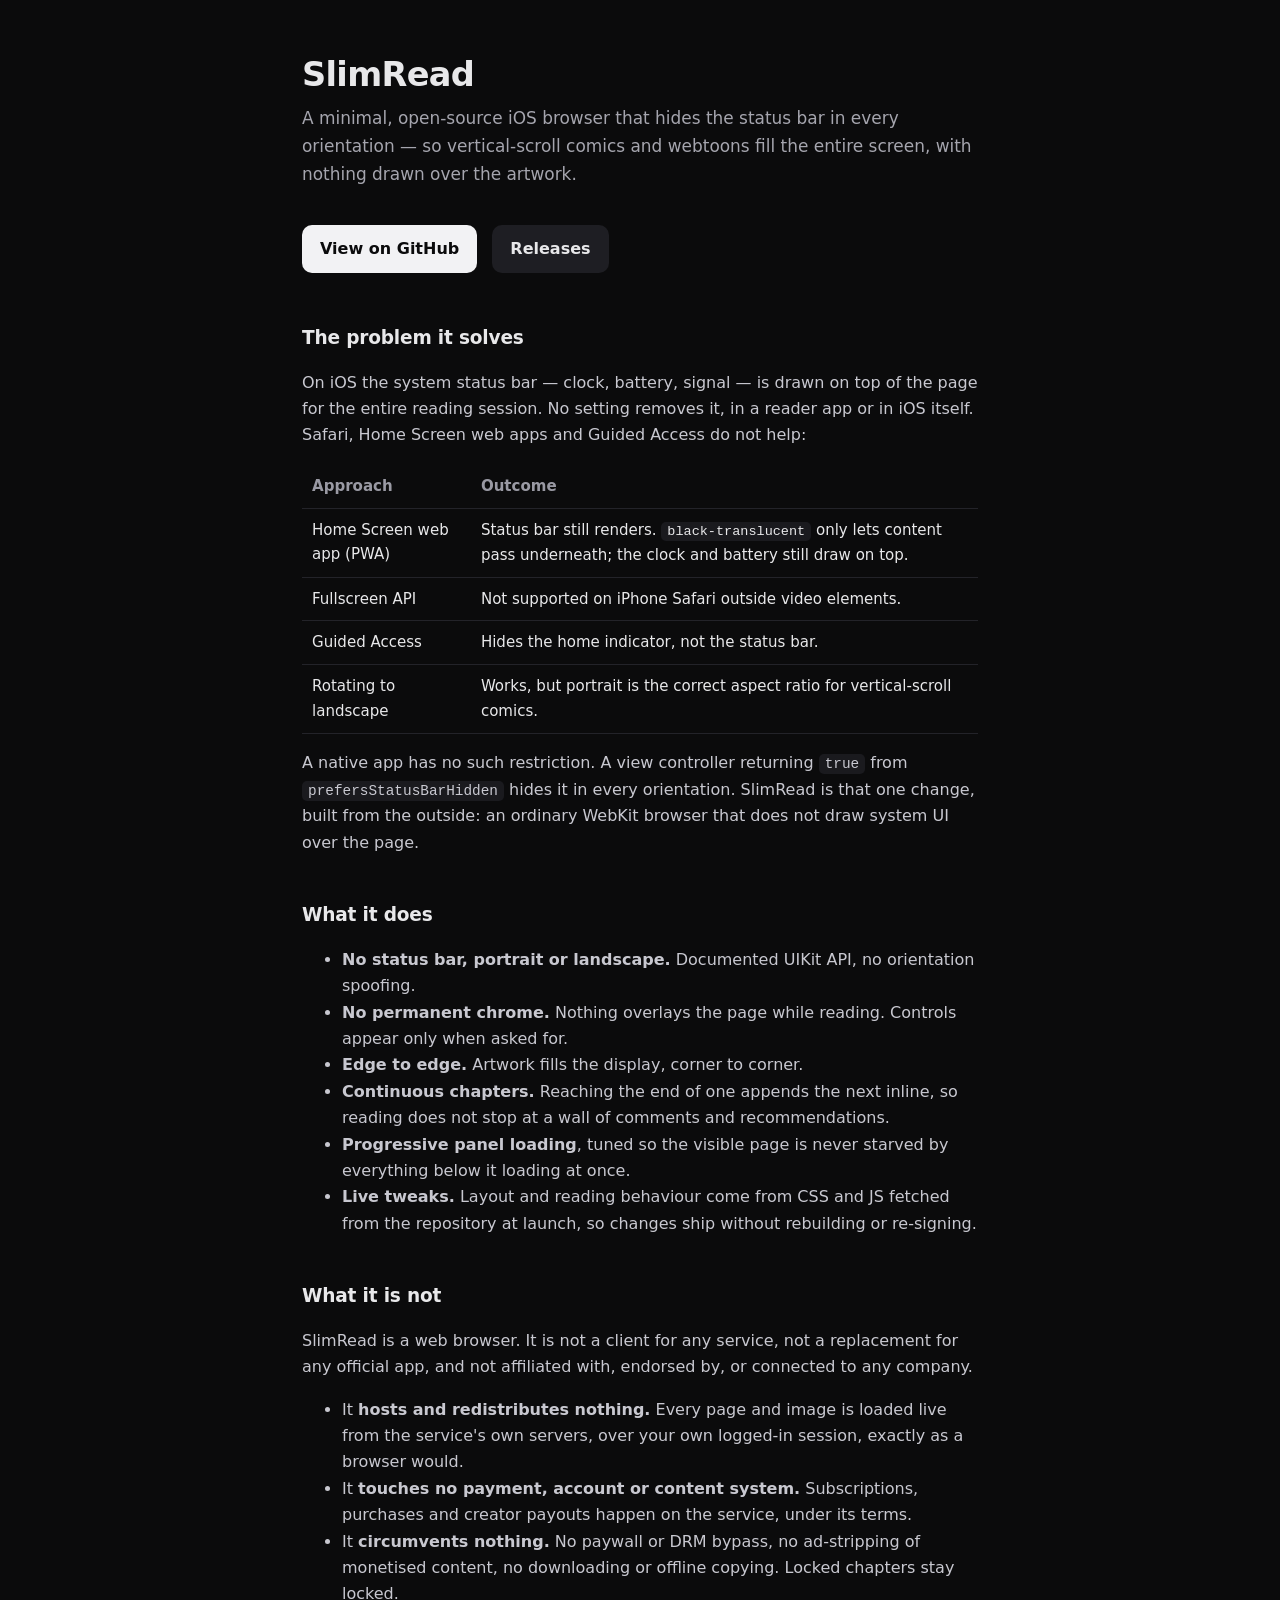
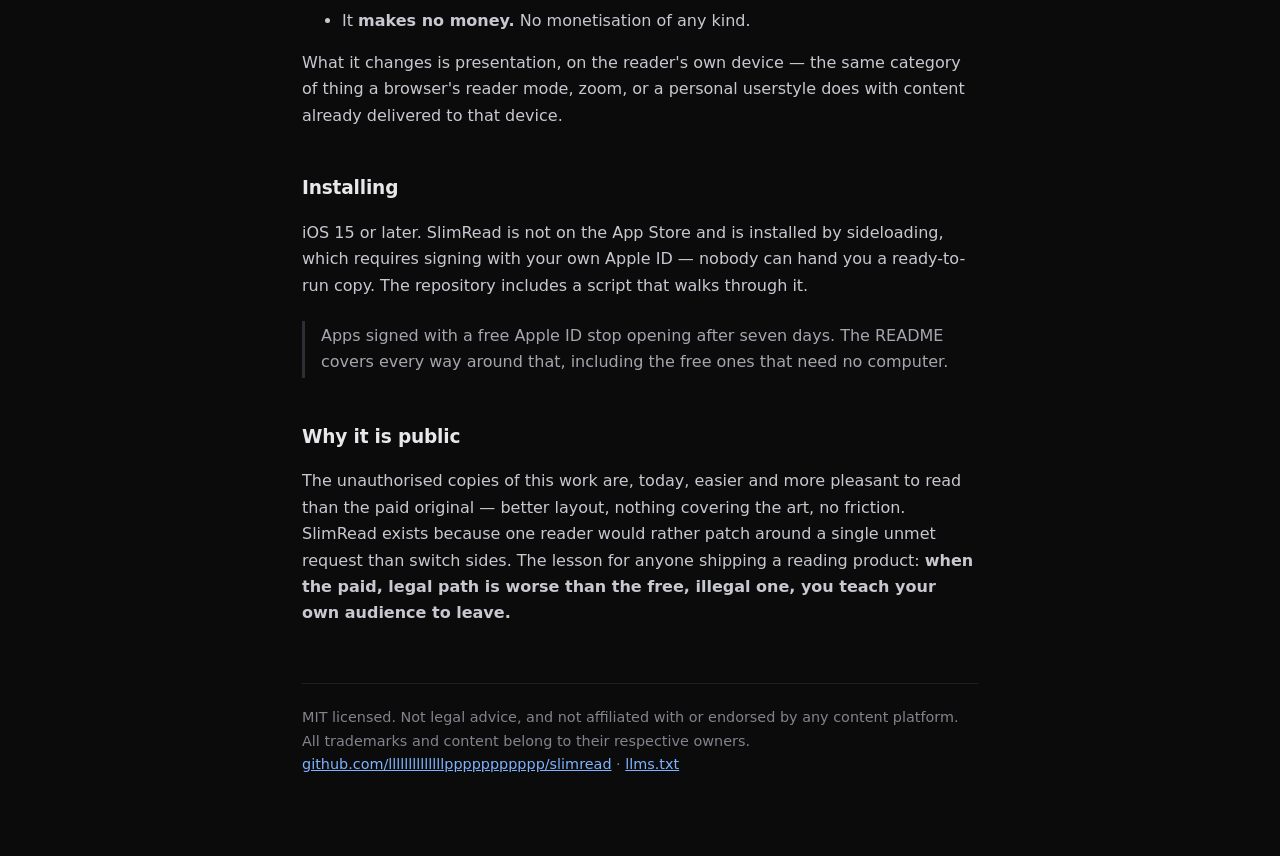
==== docs/index.html @ 7cb5444c "Make the project findable by search engines and AI crawlers A repository has no <title>, no meta des" ====
<!doctype html>
<!-- ===========================================================================
     SlimRead landing page - served by GitHub Pages from /docs on main.

     Why this file exists when there is already a README: a README is rendered
     inside github.com's own page, so it cannot set a <title>, a meta
     description, Open Graph cards, or structured data. Search engines and AI
     crawlers read those, and a repository has none of them. This page carries
     them. The content deliberately mirrors the README rather than adding to it -
     if the two ever disagree, the README is the source of truth.

     To publish: Settings -> Pages -> Deploy from a branch -> main -> /docs.
     =========================================================================== -->
<html lang="en">
<head>
<meta charset="utf-8">
<meta name="viewport" content="width=device-width, initial-scale=1">

<!-- The search-result snippet. Title and description are what a person actually
     reads in a results list, so they lead with the problem ("no status bar",
     "full screen") rather than the project name, which nobody searches for. -->
<title>SlimRead — full-screen iOS browser for vertical-scroll comics, no status bar</title>
<meta name="description" content="A minimal open-source iOS browser that hides the status bar in every orientation, so vertical-scroll comics and webtoons fill the whole screen. Sideloaded, MIT licensed, hosts no content.">

<link rel="canonical" href="https://llllllllllllllppppppppppp.github.io/slimread/">

<!-- Link previews in Discord, Slack, iMessage, Reddit and X. Without these a
     shared link renders as a bare URL. -->
<meta property="og:type" content="website">
<meta property="og:title" content="SlimRead — full-screen iOS browser for vertical-scroll comics">
<meta property="og:description" content="Hides the iOS status bar while reading, so the artwork is not covered. Open source, MIT, sideloaded. A browser, not a client.">
<meta property="og:url" content="https://llllllllllllllppppppppppp.github.io/slimread/">
<meta name="twitter:card" content="summary_large_image">
<meta name="twitter:title" content="SlimRead — full-screen iOS browser for vertical-scroll comics">
<meta name="twitter:description" content="Hides the iOS status bar while reading, so the artwork is not covered. Open source, MIT, sideloaded.">

<!-- Structured data. Lets a crawler read the licence, platform, price and
     repository as fields instead of inferring them from prose. -->
<script type="application/ld+json">
{
  "@context": "https://schema.org",
  "@type": "SoftwareApplication",
  "name": "SlimRead",
  "applicationCategory": "UtilitiesApplication",
  "operatingSystem": "iOS 15.0 or later",
  "url": "https://llllllllllllllppppppppppp.github.io/slimread/",
  "codeRepository": "https://github.com/llllllllllllllppppppppppp/slimread",
  "programmingLanguage": ["Swift", "JavaScript"],
  "license": "https://opensource.org/licenses/MIT",
  "isAccessibleForFree": true,
  "offers": { "@type": "Offer", "price": "0", "priceCurrency": "USD" },
  "description": "An open-source iOS browser that hides the system status bar in every orientation, built for reading vertical-scroll comics and webtoons without system UI covering the artwork. It hosts no content and circumvents no access controls."
}
</script>

<!-- Styles are inline and self-contained on purpose: no build step, no CDN, no
     font fetch, so the page cannot break from something outside the repository.
     Dark by default because it is a page about reading comics in the dark. -->
<style>
  :root { color-scheme: dark; }
  * { box-sizing: border-box; }
  body { margin: 0; background: #0b0b0c; color: #e8e8ea;
         font: 16px/1.65 -apple-system, BlinkMacSystemFont, "Segoe UI", system-ui, sans-serif; }
  .wrap { max-width: 720px; margin: 0 auto; padding: 56px 22px 80px; }
  h1 { font-size: 2.1rem; line-height: 1.15; margin: 0 0 10px; letter-spacing: -0.02em; }
  .tag { color: #a5a5ae; font-size: 1.06rem; margin: 0 0 30px; }
  h2 { font-size: 1.16rem; margin: 44px 0 12px; letter-spacing: -0.01em; }
  h3 { font-size: 1rem; margin: 26px 0 8px; color: #cfcfd6; }
  p, li { color: #c8c8d0; }
  a { color: #7fb2ff; }
  code { background: #1a1a1e; padding: 2px 6px; border-radius: 5px; font-size: 0.9em; }
  .cta { display: inline-block; margin: 6px 10px 6px 0; padding: 11px 18px; border-radius: 10px;
         background: #f2f2f4; color: #0b0b0c; font-weight: 600; text-decoration: none; }
  .cta.secondary { background: #1e1e23; color: #e8e8ea; }
  table { border-collapse: collapse; width: 100%; margin: 14px 0; font-size: 0.94rem; }
  th, td { text-align: left; padding: 9px 10px; border-bottom: 1px solid #232329; vertical-align: top; }
  th { color: #9a9aa4; font-weight: 600; }
  .note { border-left: 3px solid #2e2e36; padding: 2px 0 2px 16px; color: #a5a5ae; margin: 22px 0; }
  footer { margin-top: 56px; padding-top: 22px; border-top: 1px solid #1e1e23; color: #83838d; font-size: 0.9rem; }
</style>
</head>
<body>
<div class="wrap">

<h1>SlimRead</h1>
<p class="tag">A minimal, open-source iOS browser that hides the status bar in every orientation
— so vertical-scroll comics and webtoons fill the entire screen, with nothing drawn over the
artwork.</p>

<p>
  <a class="cta" href="https://github.com/llllllllllllllppppppppppp/slimread">View on GitHub</a>
  <a class="cta secondary" href="https://github.com/llllllllllllllppppppppppp/slimread/releases">Releases</a>
</p>

<h2>The problem it solves</h2>
<p>On iOS the system status bar — clock, battery, signal — is drawn on top of the page for the
entire reading session. No setting removes it, in a reader app or in iOS itself. Safari, Home
Screen web apps and Guided Access do not help:</p>

<table>
  <tr><th>Approach</th><th>Outcome</th></tr>
  <tr><td>Home Screen web app (PWA)</td><td>Status bar still renders. <code>black-translucent</code> only lets content pass underneath; the clock and battery still draw on top.</td></tr>
  <tr><td>Fullscreen API</td><td>Not supported on iPhone Safari outside video elements.</td></tr>
  <tr><td>Guided Access</td><td>Hides the home indicator, not the status bar.</td></tr>
  <tr><td>Rotating to landscape</td><td>Works, but portrait is the correct aspect ratio for vertical-scroll comics.</td></tr>
</table>

<p>A native app has no such restriction. A view controller returning <code>true</code> from
<code>prefersStatusBarHidden</code> hides it in every orientation. SlimRead is that one change,
built from the outside: an ordinary WebKit browser that does not draw system UI over the page.</p>

<h2>What it does</h2>
<ul>
  <li><strong>No status bar, portrait or landscape.</strong> Documented UIKit API, no orientation spoofing.</li>
  <li><strong>No permanent chrome.</strong> Nothing overlays the page while reading. Controls appear only when asked for.</li>
  <li><strong>Edge to edge.</strong> Artwork fills the display, corner to corner.</li>
  <li><strong>Continuous chapters.</strong> Reaching the end of one appends the next inline, so reading does not stop at a wall of comments and recommendations.</li>
  <li><strong>Progressive panel loading</strong>, tuned so the visible page is never starved by everything below it loading at once.</li>
  <li><strong>Live tweaks.</strong> Layout and reading behaviour come from CSS and JS fetched from the repository at launch, so changes ship without rebuilding or re-signing.</li>
</ul>

<h2>What it is not</h2>
<p>SlimRead is a web browser. It is not a client for any service, not a replacement for any
official app, and not affiliated with, endorsed by, or connected to any company.</p>
<ul>
  <li>It <strong>hosts and redistributes nothing.</strong> Every page and image is loaded live from the service's own servers, over your own logged-in session, exactly as a browser would.</li>
  <li>It <strong>touches no payment, account or content system.</strong> Subscriptions, purchases and creator payouts happen on the service, under its terms.</li>
  <li>It <strong>circumvents nothing.</strong> No paywall or DRM bypass, no ad-stripping of monetised content, no downloading or offline copying. Locked chapters stay locked.</li>
  <li>It <strong>makes no money.</strong> No monetisation of any kind.</li>
</ul>
<p>What it changes is presentation, on the reader's own device — the same category of thing a
browser's reader mode, zoom, or a personal userstyle does with content already delivered to
that device.</p>

<h2>Installing</h2>
<p>iOS 15 or later. SlimRead is not on the App Store and is installed by sideloading, which
requires signing with your own Apple ID — nobody can hand you a ready-to-run copy. The
repository includes a script that walks through it.</p>
<p class="note">Apps signed with a free Apple ID stop opening after seven days. The README
covers every way around that, including the free ones that need no computer.</p>

<h2>Why it is public</h2>
<p>The unauthorised copies of this work are, today, easier and more pleasant to read than the
paid original — better layout, nothing covering the art, no friction. SlimRead exists because
one reader would rather patch around a single unmet request than switch sides. The lesson for
anyone shipping a reading product: <strong>when the paid, legal path is worse than the free,
illegal one, you teach your own audience to leave.</strong></p>

<footer>
  MIT licensed. Not legal advice, and not affiliated with or endorsed by any content platform.
  All trademarks and content belong to their respective owners.
  <br><a href="https://github.com/llllllllllllllppppppppppp/slimread">github.com/llllllllllllllppppppppppp/slimread</a>
  &middot; <a href="llms.txt">llms.txt</a>
</footer>

</div>
</body>
</html>
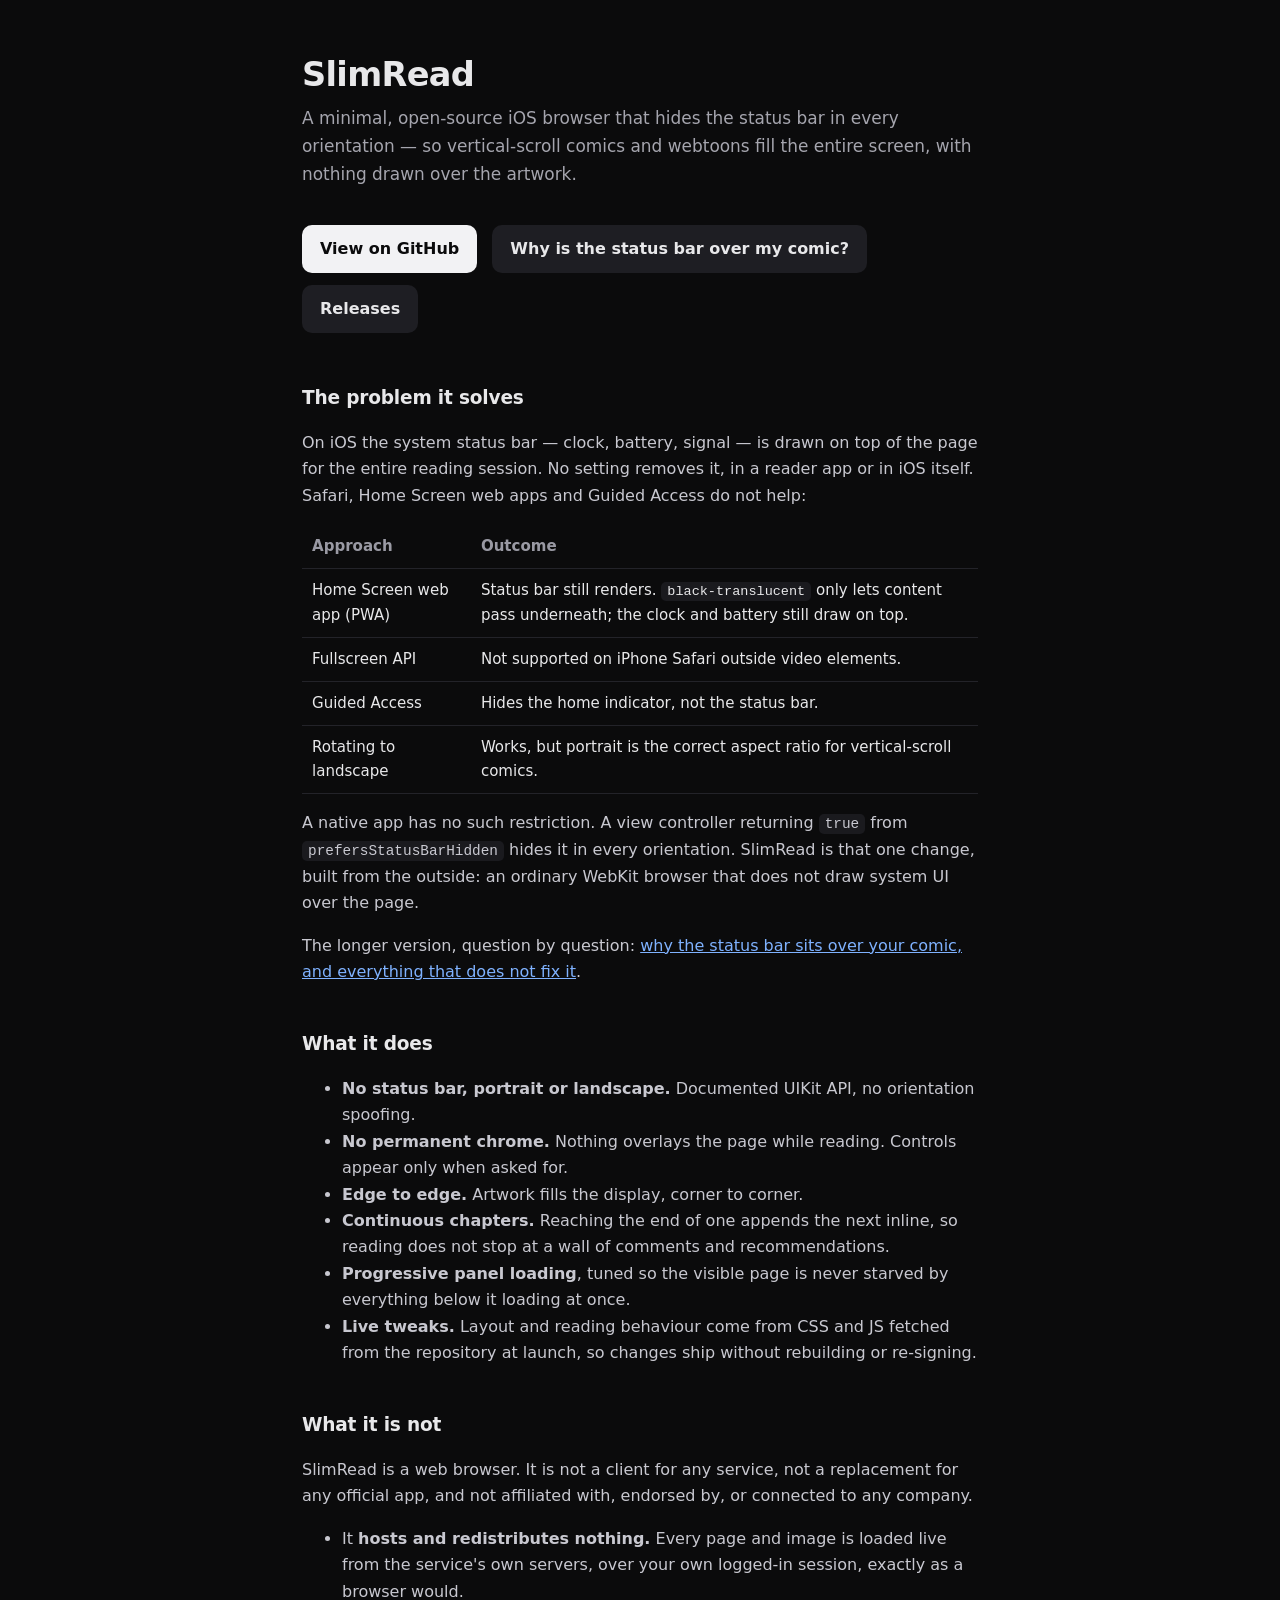
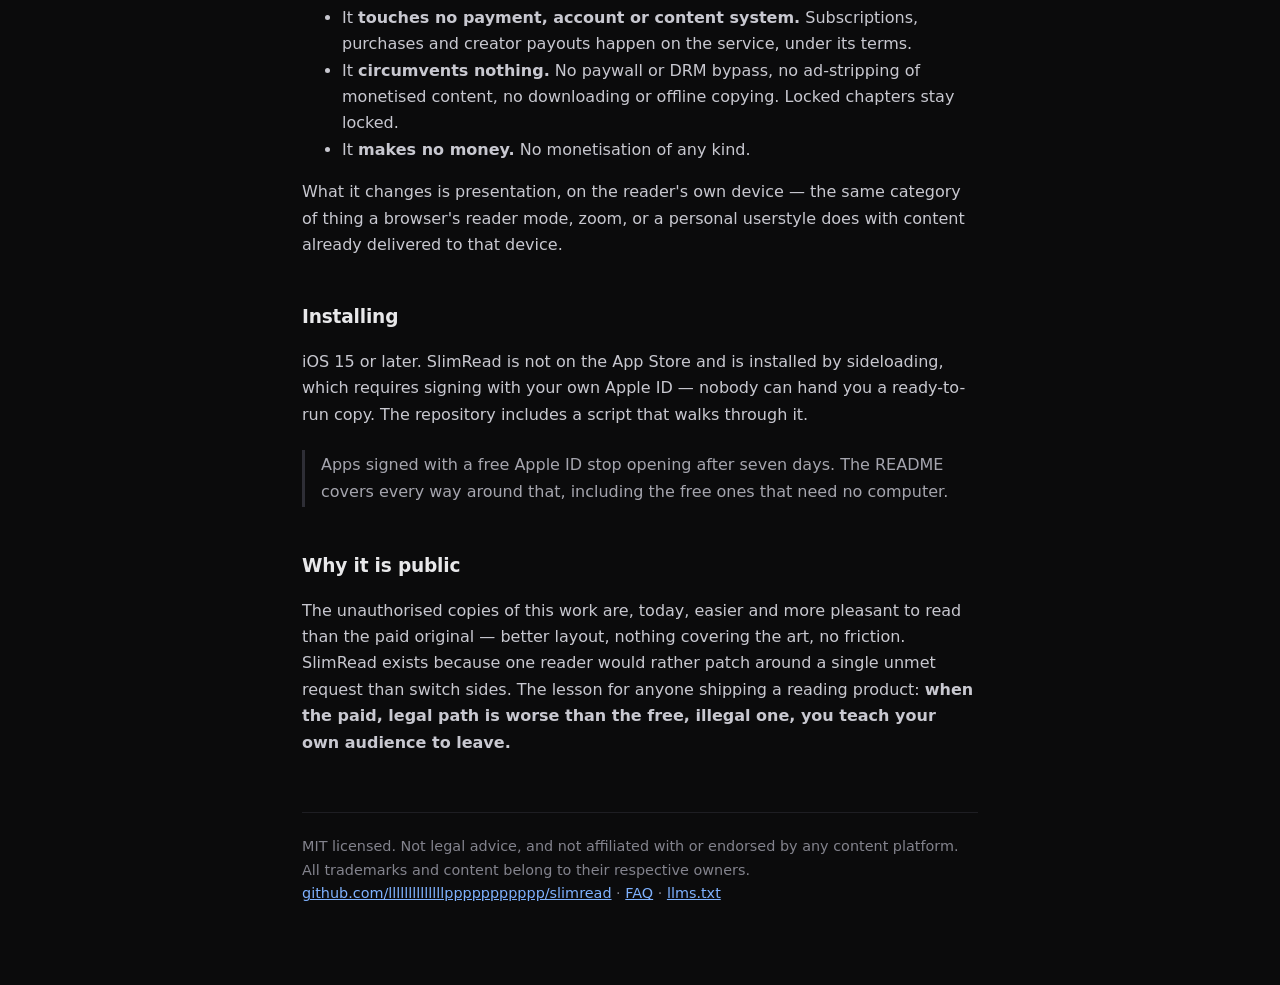
==== commit 0096ff77: "Answer the question people search, not the one about the project Everything written so far explains " ====
--- a/docs/index.html
+++ b/docs/index.html
@@ -53,31 +53,9 @@
 }
 </script>
 
-<!-- Styles are inline and self-contained on purpose: no build step, no CDN, no
-     font fetch, so the page cannot break from something outside the repository.
-     Dark by default because it is a page about reading comics in the dark. -->
-<style>
-  :root { color-scheme: dark; }
-  * { box-sizing: border-box; }
-  body { margin: 0; background: #0b0b0c; color: #e8e8ea;
-         font: 16px/1.65 -apple-system, BlinkMacSystemFont, "Segoe UI", system-ui, sans-serif; }
-  .wrap { max-width: 720px; margin: 0 auto; padding: 56px 22px 80px; }
-  h1 { font-size: 2.1rem; line-height: 1.15; margin: 0 0 10px; letter-spacing: -0.02em; }
-  .tag { color: #a5a5ae; font-size: 1.06rem; margin: 0 0 30px; }
-  h2 { font-size: 1.16rem; margin: 44px 0 12px; letter-spacing: -0.01em; }
-  h3 { font-size: 1rem; margin: 26px 0 8px; color: #cfcfd6; }
-  p, li { color: #c8c8d0; }
-  a { color: #7fb2ff; }
-  code { background: #1a1a1e; padding: 2px 6px; border-radius: 5px; font-size: 0.9em; }
-  .cta { display: inline-block; margin: 6px 10px 6px 0; padding: 11px 18px; border-radius: 10px;
-         background: #f2f2f4; color: #0b0b0c; font-weight: 600; text-decoration: none; }
-  .cta.secondary { background: #1e1e23; color: #e8e8ea; }
-  table { border-collapse: collapse; width: 100%; margin: 14px 0; font-size: 0.94rem; }
-  th, td { text-align: left; padding: 9px 10px; border-bottom: 1px solid #232329; vertical-align: top; }
-  th { color: #9a9aa4; font-weight: 600; }
-  .note { border-left: 3px solid #2e2e36; padding: 2px 0 2px 16px; color: #a5a5ae; margin: 22px 0; }
-  footer { margin-top: 56px; padding-top: 22px; border-top: 1px solid #1e1e23; color: #83838d; font-size: 0.9rem; }
-</style>
+<!-- Shared stylesheet, same repository and same origin. No build step, no CDN,
+     no web-font fetch, so nothing outside this repo can break the page. -->
+<link rel="stylesheet" href="style.css">
 </head>
 <body>
 <div class="wrap">
@@ -89,6 +67,7 @@
 
 <p>
   <a class="cta" href="https://github.com/llllllllllllllppppppppppp/slimread">View on GitHub</a>
+  <a class="cta secondary" href="faq.html">Why is the status bar over my comic?</a>
   <a class="cta secondary" href="https://github.com/llllllllllllllppppppppppp/slimread/releases">Releases</a>
 </p>
 
@@ -108,6 +87,10 @@
 <p>A native app has no such restriction. A view controller returning <code>true</code> from
 <code>prefersStatusBarHidden</code> hides it in every orientation. SlimRead is that one change,
 built from the outside: an ordinary WebKit browser that does not draw system UI over the page.</p>
+
+<p>The longer version, question by question:
+<a href="faq.html">why the status bar sits over your comic, and everything that does not fix
+it</a>.</p>
 
 <h2>What it does</h2>
 <ul>
@@ -150,6 +133,7 @@
   MIT licensed. Not legal advice, and not affiliated with or endorsed by any content platform.
   All trademarks and content belong to their respective owners.
   <br><a href="https://github.com/llllllllllllllppppppppppp/slimread">github.com/llllllllllllllppppppppppp/slimread</a>
+  &middot; <a href="faq.html">FAQ</a>
   &middot; <a href="llms.txt">llms.txt</a>
 </footer>
 
--- a/docs/style.css
+++ b/docs/style.css
@@ -0,0 +1,56 @@
+/* ===========================================================================
+   Shared styles for the SlimRead GitHub Pages site (docs/).
+
+   One stylesheet rather than a copy inside each page, so a change here reaches
+   every page. It is still self-contained: same repository, same origin, no CDN,
+   no build step and no web-font fetch, so nothing outside this repo can break
+   the site. Dark by default - it is a site about reading comics in the dark.
+   =========================================================================== */
+
+  :root { color-scheme: dark; }
+  * { box-sizing: border-box; }
+  body { margin: 0; background: #0b0b0c; color: #e8e8ea;
+         font: 16px/1.65 -apple-system, BlinkMacSystemFont, "Segoe UI", system-ui, sans-serif; }
+  .wrap { max-width: 720px; margin: 0 auto; padding: 56px 22px 80px; }
+  h1 { font-size: 2.1rem; line-height: 1.15; margin: 0 0 10px; letter-spacing: -0.02em; }
+  .tag { color: #a5a5ae; font-size: 1.06rem; margin: 0 0 30px; }
+  h2 { font-size: 1.16rem; margin: 44px 0 12px; letter-spacing: -0.01em; }
+  h3 { font-size: 1rem; margin: 26px 0 8px; color: #cfcfd6; }
+  p, li { color: #c8c8d0; }
+  a { color: #7fb2ff; }
+  code { background: #1a1a1e; padding: 2px 6px; border-radius: 5px; font-size: 0.9em; }
+  .cta { display: inline-block; margin: 6px 10px 6px 0; padding: 11px 18px; border-radius: 10px;
+         background: #f2f2f4; color: #0b0b0c; font-weight: 600; text-decoration: none; }
+  .cta.secondary { background: #1e1e23; color: #e8e8ea; }
+  table { border-collapse: collapse; width: 100%; margin: 14px 0; font-size: 0.94rem; }
+  th, td { text-align: left; padding: 9px 10px; border-bottom: 1px solid #232329; vertical-align: top; }
+  th { color: #9a9aa4; font-weight: 600; }
+  .note { border-left: 3px solid #2e2e36; padding: 2px 0 2px 16px; color: #a5a5ae; margin: 22px 0; }
+  footer { margin-top: 56px; padding-top: 22px; border-top: 1px solid #1e1e23; color: #83838d; font-size: 0.9rem; }
+
+/* --- FAQ page ------------------------------------------------------------ */
+
+/* Each question is its own block with a visible heading, because that is what a
+   search engine lifts into a result and what an AI cites. The wording of these
+   headings deliberately matches how the question gets asked, not how the project
+   would describe itself. */
+.faq { margin: 30px 0 0; }
+.faq h2 { font-size: 1.1rem; margin: 34px 0 10px; color: #f0f0f4; }
+.faq p:first-of-type { margin-top: 0; }
+
+/* The one-line verdict under a question. Someone skimming should be able to read
+   only these and still get the right answer. */
+.verdict { color: #f0f0f4; font-weight: 600; }
+
+.breadcrumb { font-size: 0.9rem; color: #83838d; margin: 0 0 26px; }
+.breadcrumb a { color: #83838d; }
+
+/* Non-affiliation notice. Sits at the top of any page that names another product,
+   so the disclaimer is read before the content rather than after it. */
+.disclaimer { border: 1px solid #232329; border-radius: 10px; padding: 14px 16px;
+              margin: 0 0 30px; color: #9a9aa4; font-size: 0.9rem; }
+
+pre { background: #141418; border: 1px solid #232329; border-radius: 8px;
+      padding: 14px 16px; overflow-x: auto; font-size: 0.86rem; line-height: 1.5; }
+pre code { background: none; padding: 0; }
+
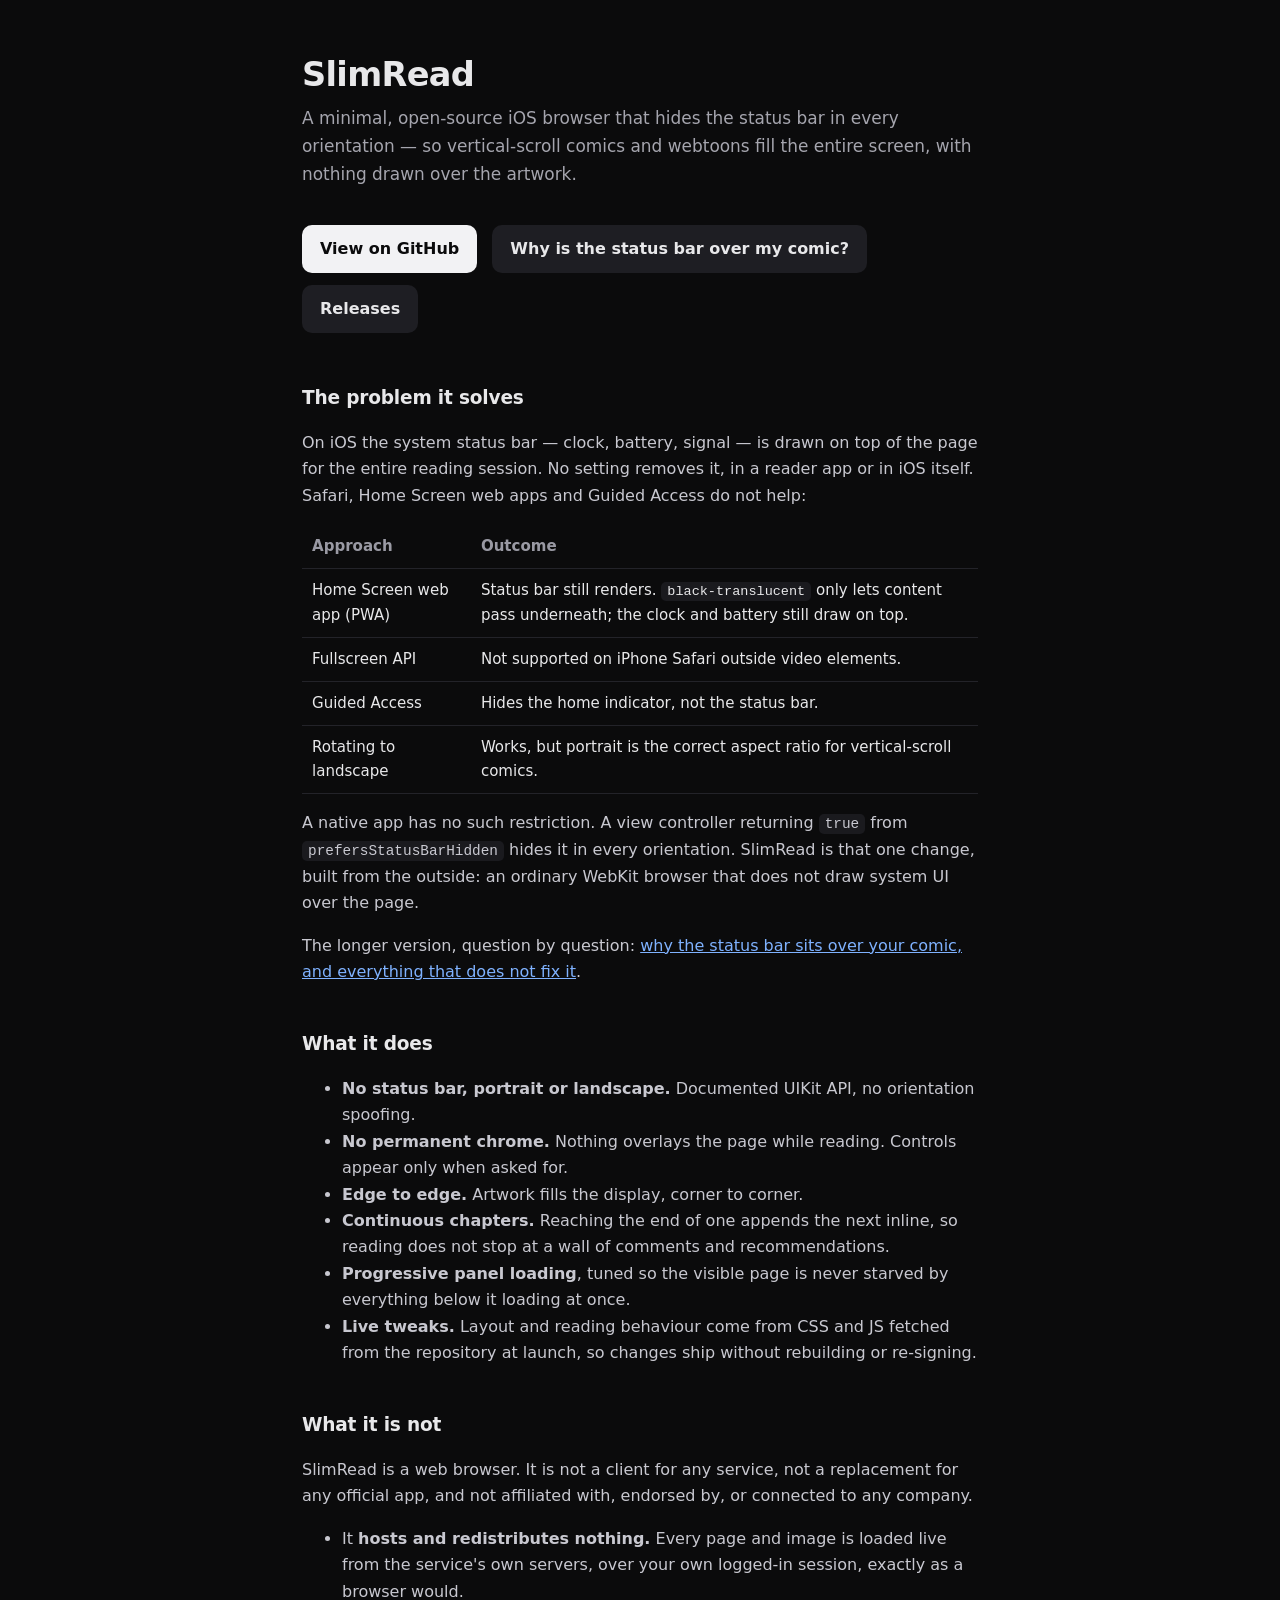
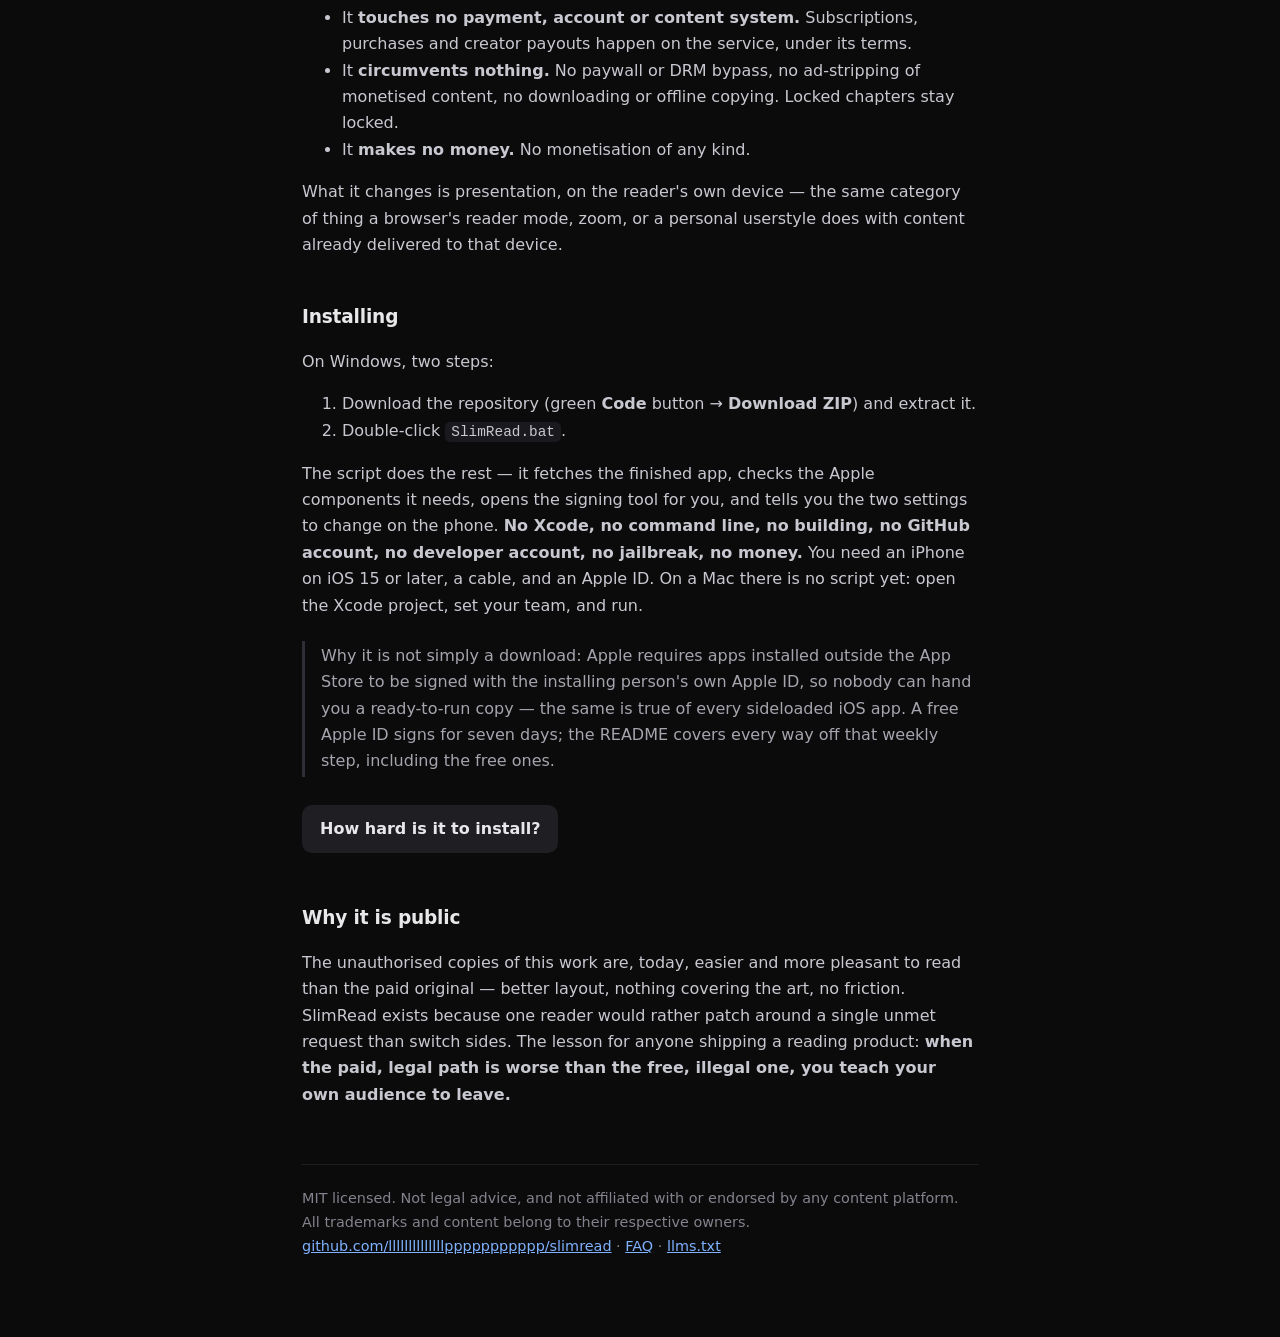
==== commit 1d904794: "Say that installing is a double-click, before saying why it is not a download The install story was " ====
--- a/docs/index.html
+++ b/docs/index.html
@@ -20,7 +20,7 @@
      reads in a results list, so they lead with the problem ("no status bar",
      "full screen") rather than the project name, which nobody searches for. -->
 <title>SlimRead — full-screen iOS browser for vertical-scroll comics, no status bar</title>
-<meta name="description" content="A minimal open-source iOS browser that hides the status bar in every orientation, so vertical-scroll comics and webtoons fill the whole screen. Sideloaded, MIT licensed, hosts no content.">
+<meta name="description" content="An iOS browser that hides the iPhone status bar, so vertical-scroll comics fill the whole screen. One double-click to install — no Xcode, no jailbreak, free.">
 
 <link rel="canonical" href="https://llllllllllllllppppppppppp.github.io/slimread/">
 
@@ -28,11 +28,11 @@
      shared link renders as a bare URL. -->
 <meta property="og:type" content="website">
 <meta property="og:title" content="SlimRead — full-screen iOS browser for vertical-scroll comics">
-<meta property="og:description" content="Hides the iOS status bar while reading, so the artwork is not covered. Open source, MIT, sideloaded. A browser, not a client.">
+<meta property="og:description" content="Hides the iOS status bar while reading, so the artwork is not covered. Installs with one double-click on Windows — no Xcode, no jailbreak, free. A browser, not a client.">
 <meta property="og:url" content="https://llllllllllllllppppppppppp.github.io/slimread/">
 <meta name="twitter:card" content="summary_large_image">
 <meta name="twitter:title" content="SlimRead — full-screen iOS browser for vertical-scroll comics">
-<meta name="twitter:description" content="Hides the iOS status bar while reading, so the artwork is not covered. Open source, MIT, sideloaded.">
+<meta name="twitter:description" content="Hides the iOS status bar while reading, so the artwork is not covered. One double-click to install on Windows. Free, open source.">
 
 <!-- Structured data. Lets a crawler read the licence, platform, price and
      repository as fields instead of inferring them from prose. -->
@@ -116,11 +116,21 @@
 that device.</p>
 
 <h2>Installing</h2>
-<p>iOS 15 or later. SlimRead is not on the App Store and is installed by sideloading, which
-requires signing with your own Apple ID — nobody can hand you a ready-to-run copy. The
-repository includes a script that walks through it.</p>
-<p class="note">Apps signed with a free Apple ID stop opening after seven days. The README
-covers every way around that, including the free ones that need no computer.</p>
+<p>On Windows, two steps:</p>
+<ol>
+  <li>Download the repository (green <strong>Code</strong> button &rarr; <strong>Download ZIP</strong>) and extract it.</li>
+  <li>Double-click <code>SlimRead.bat</code>.</li>
+</ol>
+<p>The script does the rest — it fetches the finished app, checks the Apple components it
+needs, opens the signing tool for you, and tells you the two settings to change on the phone.
+<strong>No Xcode, no command line, no building, no GitHub account, no developer account, no
+jailbreak, no money.</strong> You need an iPhone on iOS 15 or later, a cable, and an Apple ID.
+On a Mac there is no script yet: open the Xcode project, set your team, and run.</p>
+<p class="note">Why it is not simply a download: Apple requires apps installed outside the App
+Store to be signed with the installing person's own Apple ID, so nobody can hand you a
+ready-to-run copy — the same is true of every sideloaded iOS app. A free Apple ID signs for
+seven days; the README covers every way off that weekly step, including the free ones.</p>
+<p><a class="cta secondary" href="faq.html#install">How hard is it to install?</a></p>
 
 <h2>Why it is public</h2>
 <p>The unauthorised copies of this work are, today, easier and more pleasant to read than the
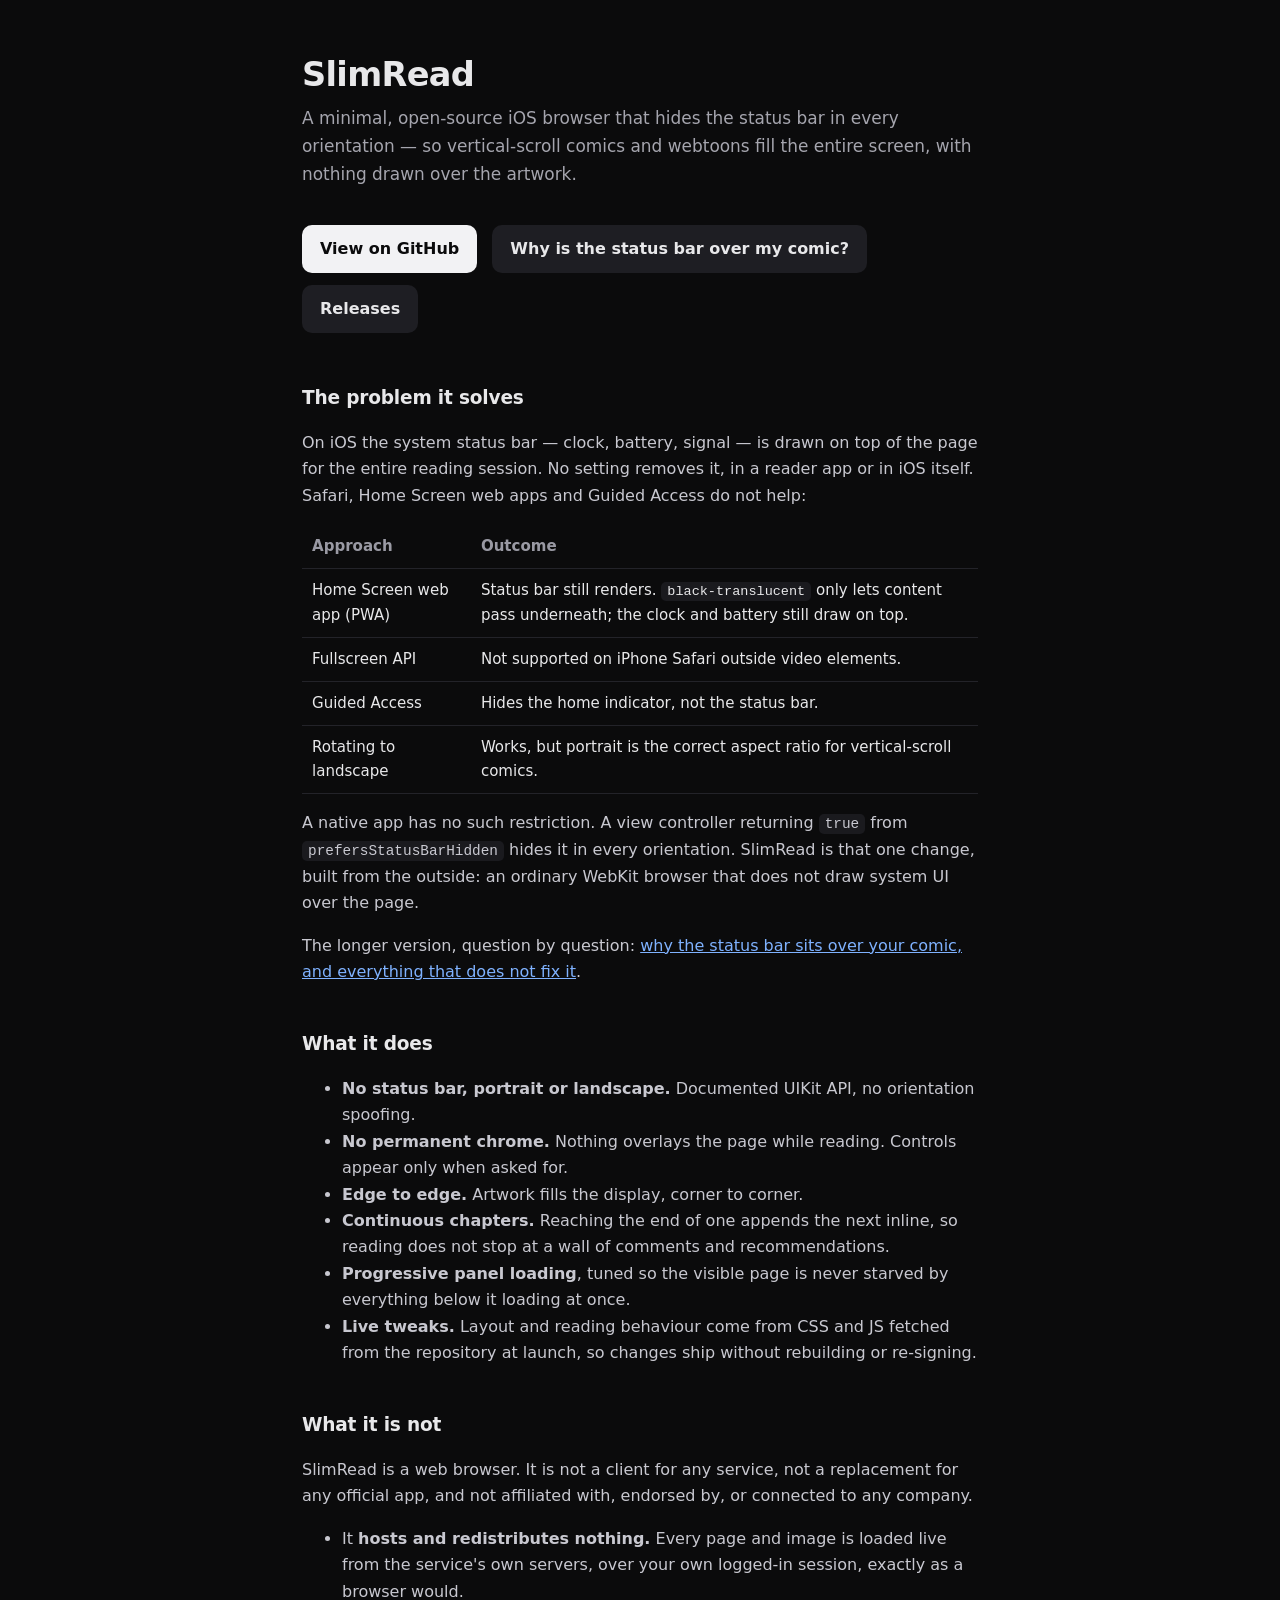
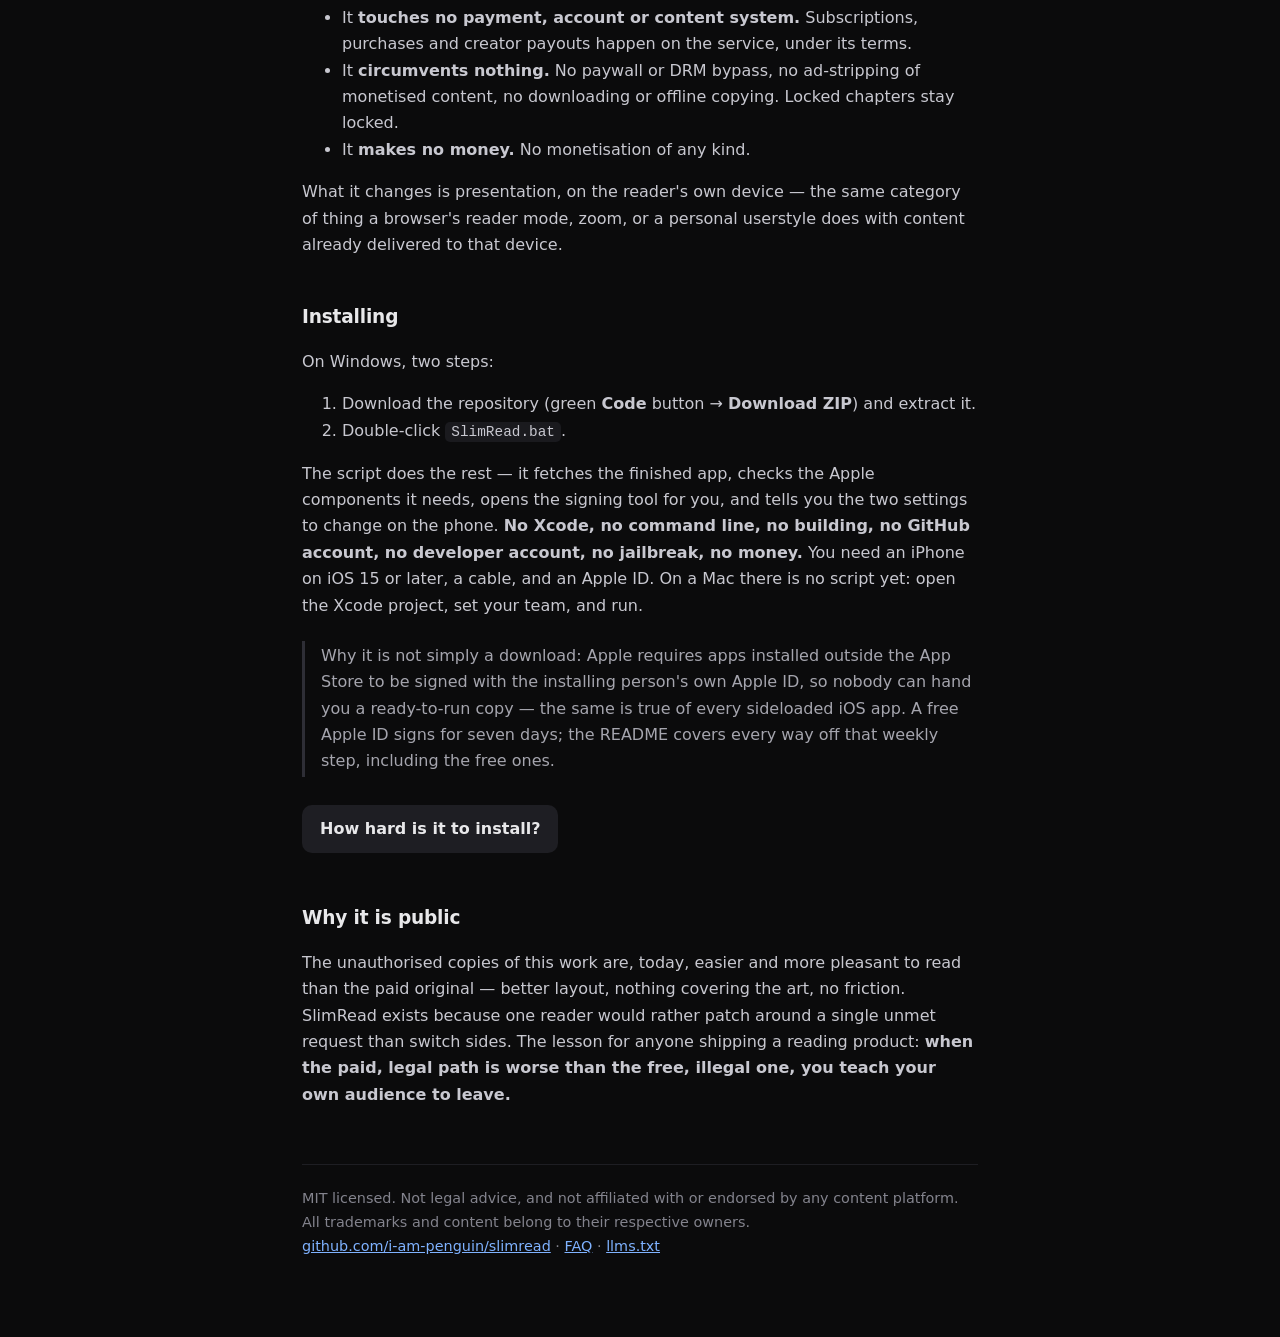
==== commit 9a997d0c: "Move every reference to the new GitHub username The Pages address is derived from the username, so t" ====
--- a/docs/index.html
+++ b/docs/index.html
@@ -22,14 +22,14 @@
 <title>SlimRead — full-screen iOS browser for vertical-scroll comics, no status bar</title>
 <meta name="description" content="An iOS browser that hides the iPhone status bar, so vertical-scroll comics fill the whole screen. One double-click to install — no Xcode, no jailbreak, free.">
 
-<link rel="canonical" href="https://llllllllllllllppppppppppp.github.io/slimread/">
+<link rel="canonical" href="https://i-am-penguin.github.io/slimread/">
 
 <!-- Link previews in Discord, Slack, iMessage, Reddit and X. Without these a
      shared link renders as a bare URL. -->
 <meta property="og:type" content="website">
 <meta property="og:title" content="SlimRead — full-screen iOS browser for vertical-scroll comics">
 <meta property="og:description" content="Hides the iOS status bar while reading, so the artwork is not covered. Installs with one double-click on Windows — no Xcode, no jailbreak, free. A browser, not a client.">
-<meta property="og:url" content="https://llllllllllllllppppppppppp.github.io/slimread/">
+<meta property="og:url" content="https://i-am-penguin.github.io/slimread/">
 <meta name="twitter:card" content="summary_large_image">
 <meta name="twitter:title" content="SlimRead — full-screen iOS browser for vertical-scroll comics">
 <meta name="twitter:description" content="Hides the iOS status bar while reading, so the artwork is not covered. One double-click to install on Windows. Free, open source.">
@@ -43,8 +43,8 @@
   "name": "SlimRead",
   "applicationCategory": "UtilitiesApplication",
   "operatingSystem": "iOS 15.0 or later",
-  "url": "https://llllllllllllllppppppppppp.github.io/slimread/",
-  "codeRepository": "https://github.com/llllllllllllllppppppppppp/slimread",
+  "url": "https://i-am-penguin.github.io/slimread/",
+  "codeRepository": "https://github.com/i-am-penguin/slimread",
   "programmingLanguage": ["Swift", "JavaScript"],
   "license": "https://opensource.org/licenses/MIT",
   "isAccessibleForFree": true,
@@ -66,9 +66,9 @@
 artwork.</p>
 
 <p>
-  <a class="cta" href="https://github.com/llllllllllllllppppppppppp/slimread">View on GitHub</a>
+  <a class="cta" href="https://github.com/i-am-penguin/slimread">View on GitHub</a>
   <a class="cta secondary" href="faq.html">Why is the status bar over my comic?</a>
-  <a class="cta secondary" href="https://github.com/llllllllllllllppppppppppp/slimread/releases">Releases</a>
+  <a class="cta secondary" href="https://github.com/i-am-penguin/slimread/releases">Releases</a>
 </p>
 
 <h2>The problem it solves</h2>
@@ -142,7 +142,7 @@
 <footer>
   MIT licensed. Not legal advice, and not affiliated with or endorsed by any content platform.
   All trademarks and content belong to their respective owners.
-  <br><a href="https://github.com/llllllllllllllppppppppppp/slimread">github.com/llllllllllllllppppppppppp/slimread</a>
+  <br><a href="https://github.com/i-am-penguin/slimread">github.com/i-am-penguin/slimread</a>
   &middot; <a href="faq.html">FAQ</a>
   &middot; <a href="llms.txt">llms.txt</a>
 </footer>
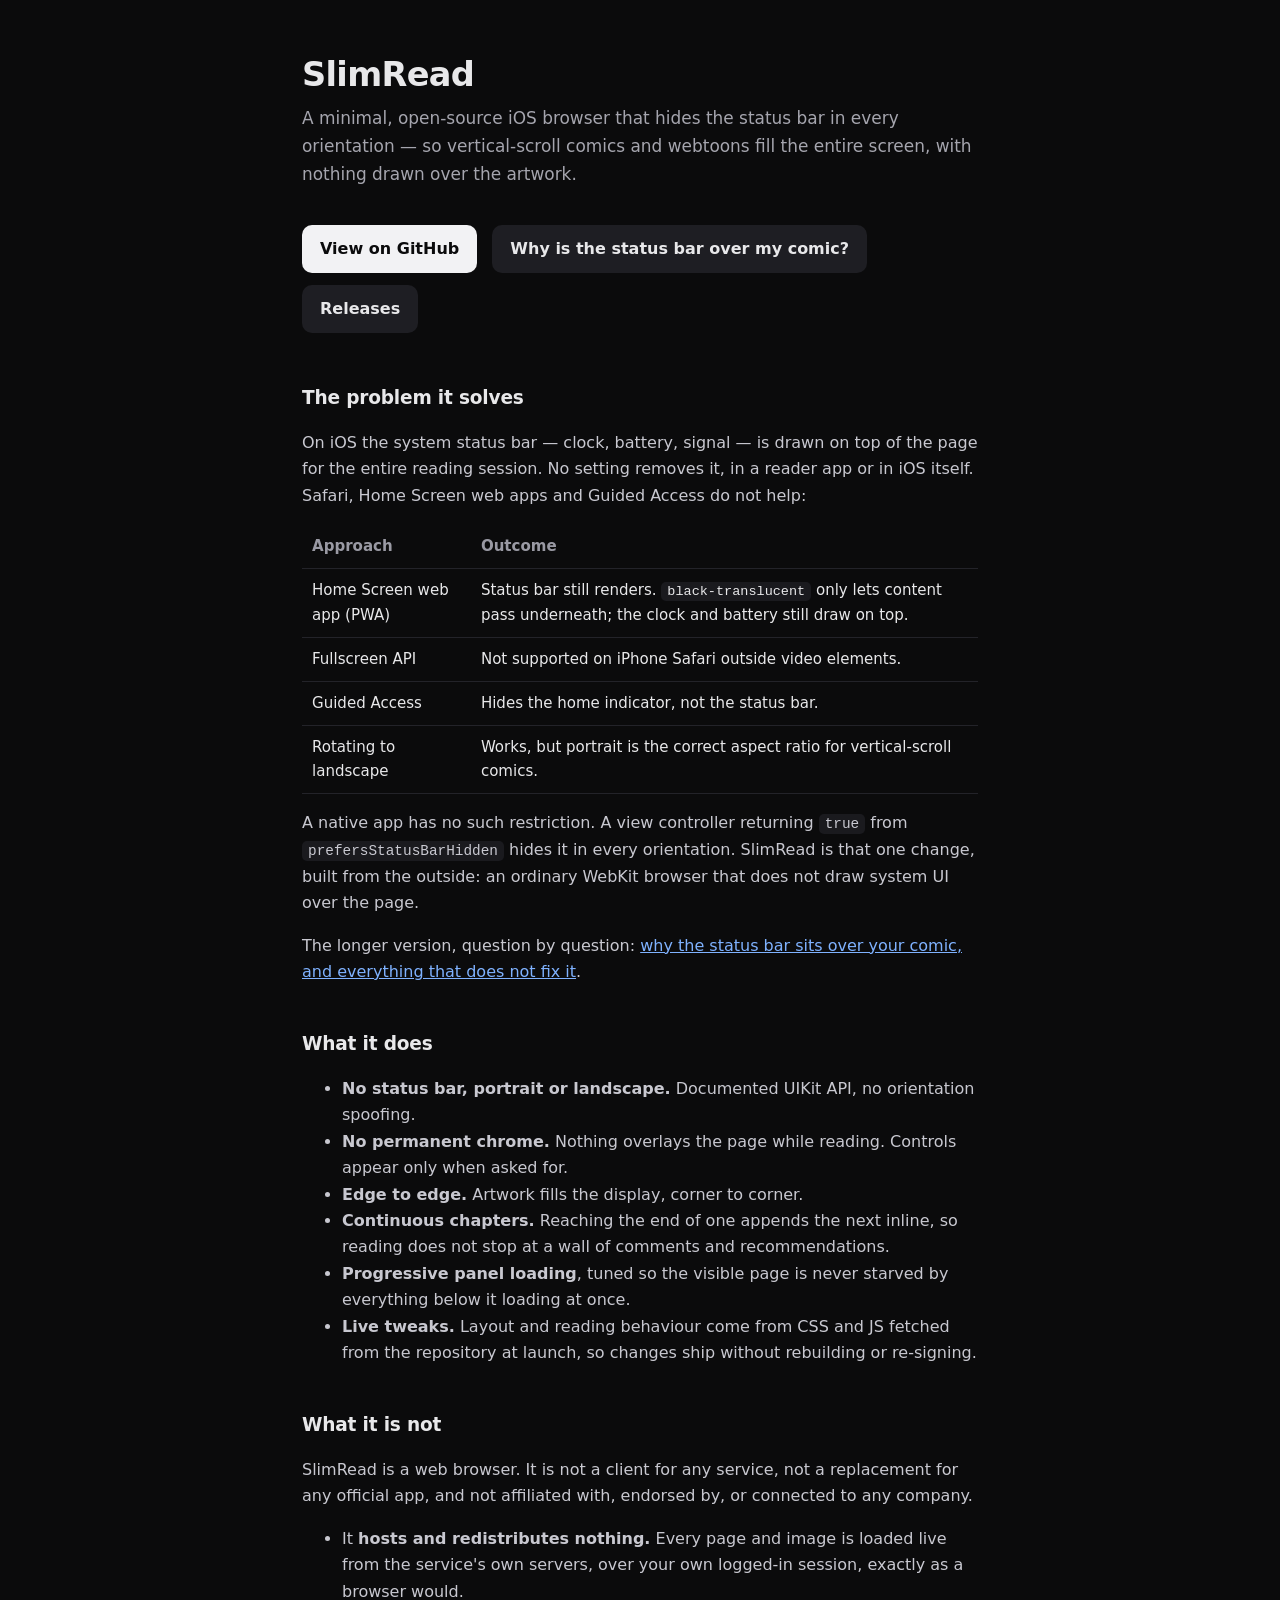
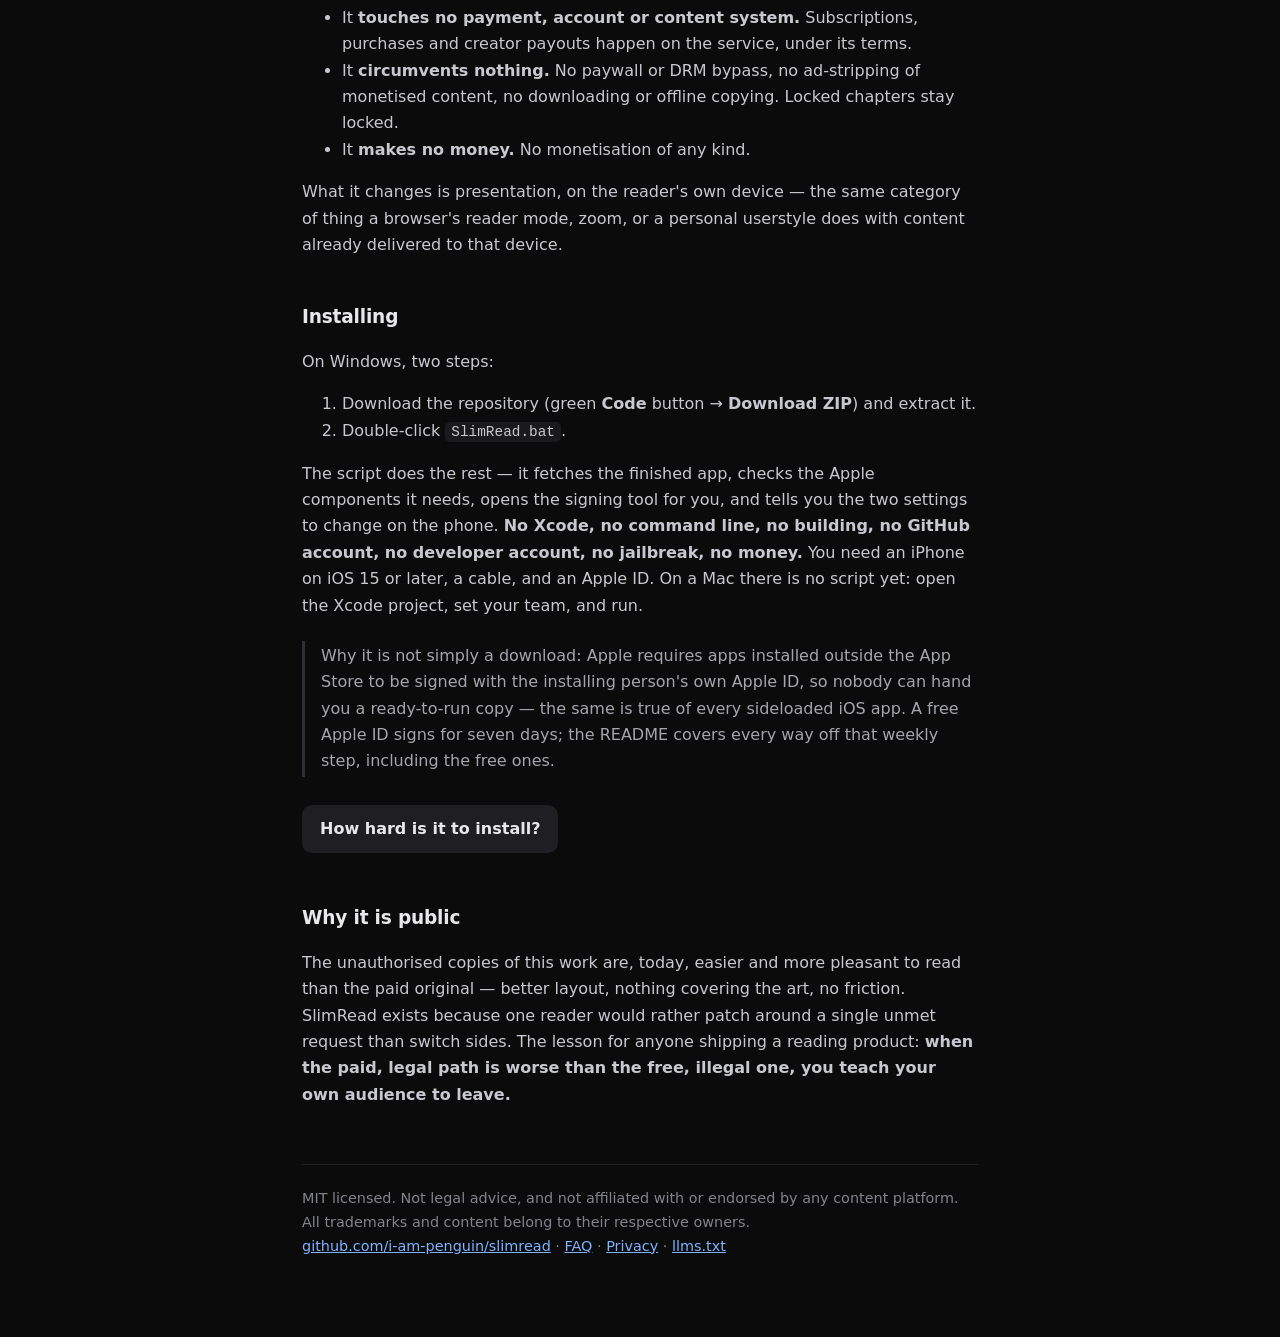
==== commit 151471c0: "Label the controls for VoiceOver, and publish a privacy page Two of the twenty items on a generic ap" ====
--- a/docs/index.html
+++ b/docs/index.html
@@ -22,6 +22,10 @@
 <title>SlimRead — full-screen iOS browser for vertical-scroll comics, no status bar</title>
 <meta name="description" content="An iOS browser that hides the iPhone status bar, so vertical-scroll comics fill the whole screen. One double-click to install — no Xcode, no jailbreak, free.">
 
+<!-- Tab icon. Without these the Pages site shows the browser's blank-page glyph. -->
+<link rel="icon" type="image/png" sizes="32x32" href="favicon-32.png">
+<link rel="apple-touch-icon" sizes="180x180" href="favicon-180.png">
+
 <link rel="canonical" href="https://i-am-penguin.github.io/slimread/">
 
 <!-- Link previews in Discord, Slack, iMessage, Reddit and X. Without these a
@@ -30,6 +34,12 @@
 <meta property="og:title" content="SlimRead — full-screen iOS browser for vertical-scroll comics">
 <meta property="og:description" content="Hides the iOS status bar while reading, so the artwork is not covered. Installs with one double-click on Windows — no Xcode, no jailbreak, free. A browser, not a client.">
 <meta property="og:url" content="https://i-am-penguin.github.io/slimread/">
+<meta property="og:image" content="https://i-am-penguin.github.io/slimread/og-card.png">
+<meta property="og:image:width" content="1200">
+<meta property="og:image:height" content="630">
+<meta property="og:image:alt" content="SlimRead - no status bar, just the artwork. Open-source iOS browser for vertical-scroll comics.">
+<meta name="twitter:image" content="https://i-am-penguin.github.io/slimread/og-card.png">
+<meta name="twitter:image:alt" content="SlimRead - no status bar, just the artwork. Open-source iOS browser for vertical-scroll comics.">
 <meta name="twitter:card" content="summary_large_image">
 <meta name="twitter:title" content="SlimRead — full-screen iOS browser for vertical-scroll comics">
 <meta name="twitter:description" content="Hides the iOS status bar while reading, so the artwork is not covered. One double-click to install on Windows. Free, open source.">
@@ -47,6 +57,7 @@
   "codeRepository": "https://github.com/i-am-penguin/slimread",
   "programmingLanguage": ["Swift", "JavaScript"],
   "license": "https://opensource.org/licenses/MIT",
+  "image": "https://i-am-penguin.github.io/slimread/og-card.png",
   "isAccessibleForFree": true,
   "offers": { "@type": "Offer", "price": "0", "priceCurrency": "USD" },
   "description": "An open-source iOS browser that hides the system status bar in every orientation, built for reading vertical-scroll comics and webtoons without system UI covering the artwork. It hosts no content and circumvents no access controls."
@@ -144,6 +155,7 @@
   All trademarks and content belong to their respective owners.
   <br><a href="https://github.com/i-am-penguin/slimread">github.com/i-am-penguin/slimread</a>
   &middot; <a href="faq.html">FAQ</a>
+  &middot; <a href="privacy.html">Privacy</a>
   &middot; <a href="llms.txt">llms.txt</a>
 </footer>
 
